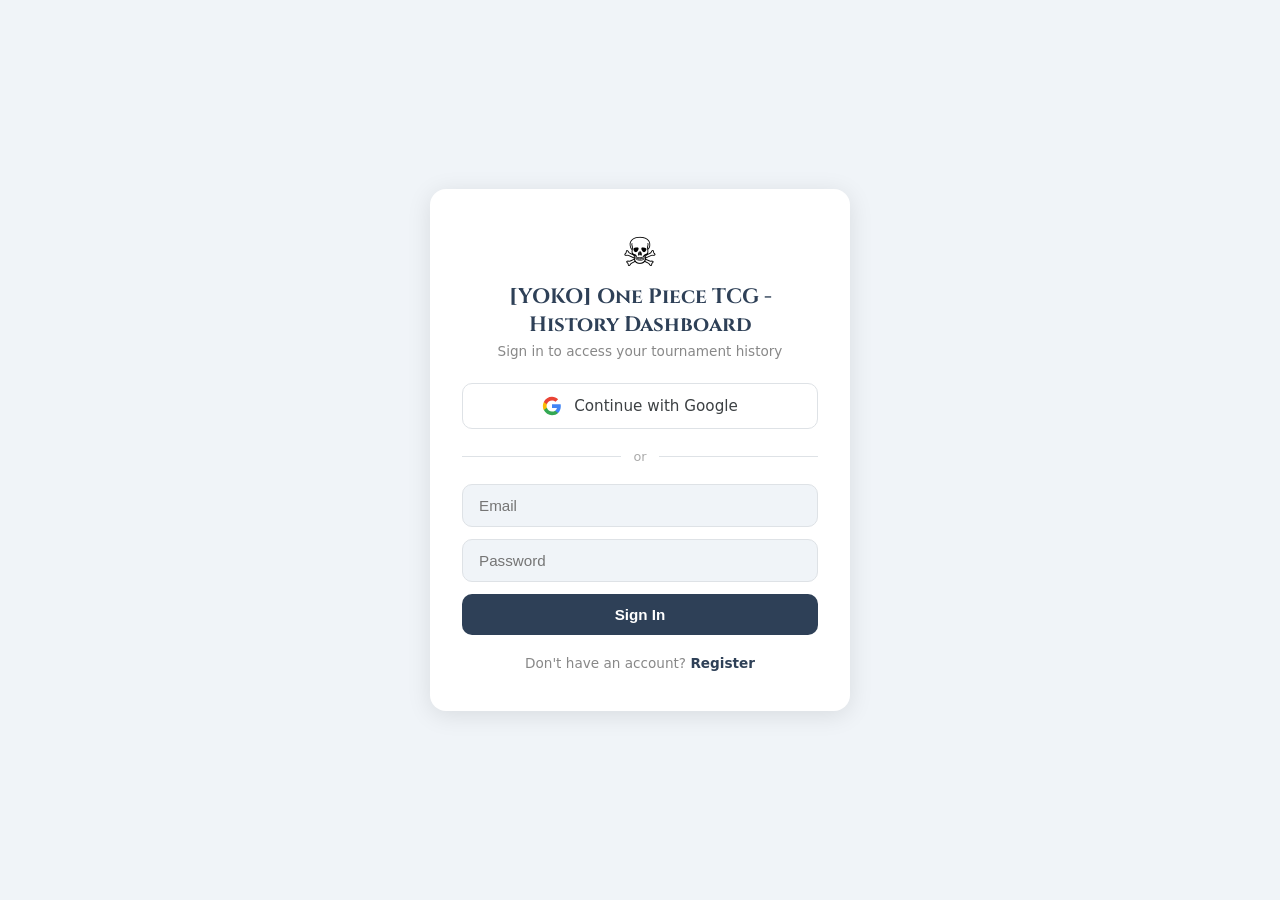
==== admin.html @ deb5a928 "Add user profile page with full OPTCG leaders dropdown (OP-01 to OP-15)" ====
<!DOCTYPE html>
<html lang="en">
<head>
    <meta charset="UTF-8">
    <meta name="viewport" content="width=device-width, initial-scale=1.0">
    <title>Admin — [YOKO] One Piece TCG - History Dashboard</title>
    <link rel="preconnect" href="https://fonts.googleapis.com">
    <link rel="preconnect" href="https://fonts.gstatic.com" crossorigin>
    <link href="https://fonts.googleapis.com/css2?family=Cinzel:wght@600;700&display=swap" rel="stylesheet">
    <link rel="stylesheet" href="css/variables.css">
    <link rel="stylesheet" href="css/auth.css">
    <script src="js/auth.js"></script>
    <script>
        let currentAdmin;
        (async () => {
            currentAdmin = await requireAuth({ requireAdmin: true });
            if (!currentAdmin) return;
            document.getElementById('adminName').textContent = currentAdmin.displayName || currentAdmin.email;
            loadUsers();
        })();
    </script>
</head>
<body class="admin-body">
<div class="admin-container">

    <div class="admin-header">
        <h1>&#9881; Admin Panel</h1>
        <a href="/analyzer.html" style="font-size:0.85rem;color:var(--primary,#048A81);font-weight:600;text-decoration:none;">&#9875; Go to History Dashboard →</a>
        <div style="display:flex; align-items:center; gap:1rem;">
            <span style="font-size:0.85rem; color:var(--text-muted,#888)">
                Signed in as <strong id="adminName">…</strong>
            </span>
            <a href="/profile.html" style="font-size:0.85rem;color:var(--accent,#c9a84c);font-weight:600;text-decoration:none;">&#128100; My Profile</a>
            <button class="btn-logout" onclick="logout()">Sign Out</button>
        </div>
    </div>

    <!-- Pending approvals -->
    <div class="admin-card">
        <h2>⏳ Pending Approvals</h2>
        <div id="pendingList"><div class="empty-state">Loading…</div></div>
    </div>

    <!-- All users -->
    <div class="admin-card">
        <h2>&#128101; All Users</h2>
        <div id="allUsersList"><div class="empty-state">Loading…</div></div>
    </div>

</div>

<script>
async function loadUsers() {
    try {
        const res = await fetch(`${AUTH_BASE}/admin/users`, { credentials: 'include' });
        if (!res.ok) throw new Error();
        const { pending, all } = await res.json();
        renderPending(pending);
        renderAll(all);
    } catch {
        document.getElementById('pendingList').innerHTML = '<div class="empty-state">Failed to load users.</div>';
    }
}

function avatarEl(user) {
    if (user.avatarUrl) return `<div class="user-avatar"><img src="${user.avatarUrl}" alt=""></div>`;
    const initials = (user.displayName || user.email).slice(0,2).toUpperCase();
    return `<div class="user-avatar">${initials}</div>`;
}

function methodBadge(m) {
    const map = { google: 'badge-google', email: 'badge-email', both: 'badge-both' };
    return `<span class="badge ${map[m] || 'badge-email'}">${m}</span>`;
}

function statusBadge(s) {
    const map = { pending: 'badge-pending', approved: 'badge-approved', rejected: 'badge-rejected' };
    return `<span class="badge ${map[s] || ''}">${s}</span>`;
}

function renderPending(users) {
    const el = document.getElementById('pendingList');
    if (!users.length) { el.innerHTML = '<div class="empty-state">No pending approvals.</div>'; return; }
    el.innerHTML = users.map(u => `
        <div class="user-row" id="row-${u.id}">
            ${avatarEl(u)}
            <div class="user-info">
                <strong>${u.displayName || '—'}</strong>
                <span>${u.email}</span>
            </div>
            <div class="user-meta">
                ${methodBadge(u.method)}
                <span style="font-size:0.75rem;color:var(--text-muted,#aaa)">${new Date(u.createdAt).toLocaleDateString()}</span>
            </div>
            <div class="user-actions">
                <button class="btn-approve" onclick="approve('${u.id}')">Approve</button>
                <button class="btn-reject"  onclick="reject('${u.id}')">Reject</button>
            </div>
        </div>
    `).join('');
}

function renderAll(users) {
    const el = document.getElementById('allUsersList');
    if (!users.length) { el.innerHTML = '<div class="empty-state">No users yet.</div>'; return; }
    el.innerHTML = users.map(u => `
        <div class="user-row">
            ${avatarEl(u)}
            <div class="user-info">
                <strong>${u.displayName || '—'}</strong>
                <span>${u.email}</span>
            </div>
            <div class="user-meta">
                ${methodBadge(u.method)}
                ${statusBadge(u.status)}
                ${u.role === 'admin' ? '<span class="badge badge-admin">admin</span>' : ''}
            </div>
        </div>
    `).join('');
}

async function approve(id) {
    const btn = document.querySelector(`#row-${id} .btn-approve`);
    if (btn) { btn.disabled = true; btn.textContent = '…'; }
    const res = await fetch(`${AUTH_BASE}/admin/approve/${id}`, { method: 'POST', credentials: 'include' });
    if (res.ok) loadUsers();
    else if (btn) { btn.disabled = false; btn.textContent = 'Approve'; }
}

async function reject(id) {
    if (!confirm('Reject this user? They will not be able to sign in.')) return;
    const btn = document.querySelector(`#row-${id} .btn-reject`);
    if (btn) { btn.disabled = true; btn.textContent = '…'; }
    const res = await fetch(`${AUTH_BASE}/admin/reject/${id}`, { method: 'POST', credentials: 'include' });
    if (res.ok) loadUsers();
    else if (btn) { btn.disabled = false; btn.textContent = 'Reject'; }
}
</script>
</body>
</html>
---- css/variables.css ----
:root {
            --primary: #2E4057;
            --accent:  #048A81;
            --gold:    #c9a84c;
            --gold-lt: #e8c96a;
            --bg:      #f0f4f8;
            --card:    #ffffff;
            --text:    #1a1a2e;
            --muted:   #6c757d;
            --border:  #dee2e6;
            --win:     #28a745;
            --loss:    #dc3545;
            --wave-fill: #f0f4f8;
        }
        [data-theme="dark"] {
            --primary: #7eb8d4;
            --accent:  #2ecfc5;
            --gold:    #e8c96a;
            --gold-lt: #f5df9a;
            --bg:      #0f1923;
            --card:    #1a2535;
            --text:    #e8edf2;
            --muted:   #8a9bb0;
            --border:  #2a3a50;
            --win:     #4cbb6e;
            --loss:    #f0546a;
            --wave-fill: #0f1923;
        }
        /* Dark mode element overrides */
        [data-theme="dark"] body {
            background-image:
                radial-gradient(circle at 15% 50%, rgba(46,207,197,0.05) 0%, transparent 50%),
                radial-gradient(circle at 85% 20%, rgba(126,184,212,0.04) 0%, transparent 50%);
        }
        [data-theme="dark"] tbody tr:nth-child(even) td { background: #1f2f42; }
        [data-theme="dark"] tbody tr:hover td { background: #253647; }
        [data-theme="dark"] .stat-box { background: linear-gradient(160deg, #1a2535, #1f3045); }
        [data-theme="dark"] .rivalry-card { background: linear-gradient(160deg, #1a2535, #1f3045); }
        [data-theme="dark"] select,
        [data-theme="dark"] textarea,
        [data-theme="dark"] input[type="text"],
        [data-theme="dark"] input[type="date"] { background: #1a2535; color: var(--text); border-color: var(--border); }
        [data-theme="dark"] .player-autocomplete { background: #1a2535; border-color: var(--border); }
        [data-theme="dark"] .player-autocomplete li:hover,
        [data-theme="dark"] .player-autocomplete li.highlighted { background: #253647; }
        [data-theme="dark"] .vs-banner { background: #1a3040; border-color: var(--accent); }
        [data-theme="dark"] .inspector-block { background: #0d1117; }
        [data-theme="dark"] .cache-bar { background: var(--card); border-color: var(--border); }
        [data-theme="dark"] .cache-bar.has-cache { background: #1a3040; border-color: var(--accent); }
        [data-theme="dark"] .tier-bar-wrap { background: #2a3a50; }
        [data-theme="dark"] .round-opp-card { background: #1a2535; border-color: var(--border); }
        [data-theme="dark"] thead th { background: linear-gradient(135deg, #1a2d42, #253d56); }
---- css/auth.css ----
/* ── Auth Pages ─────────────────────────────────────────────────────────────── */

body {
    margin: 0;
    min-height: 100vh;
    background: var(--bg, #f0f4f8);
    font-family: 'Segoe UI', system-ui, sans-serif;
    display: flex;
    align-items: center;
    justify-content: center;
}

.auth-container {
    width: 100%;
    max-width: 420px;
    padding: 1.5rem;
}

.auth-card {
    background: var(--card, #ffffff);
    border-radius: 16px;
    padding: 2.5rem 2rem;
    box-shadow: 0 4px 24px rgba(0,0,0,0.10);
    display: flex;
    flex-direction: column;
    gap: 1.25rem;
}

.auth-header {
    text-align: center;
    margin-bottom: 0.25rem;
}

.auth-header .skull {
    font-size: 2.5rem;
    display: block;
    margin-bottom: 0.5rem;
}

.auth-header h1 {
    font-family: 'Cinzel', serif;
    font-size: 1.3rem;
    color: var(--primary, #048A81);
    margin: 0 0 0.25rem;
}

.auth-header p {
    font-size: 0.85rem;
    color: var(--text-muted, #888);
    margin: 0;
}

/* Google button */
.btn-google {
    display: flex;
    align-items: center;
    justify-content: center;
    gap: 0.75rem;
    padding: 0.75rem 1rem;
    border: 1.5px solid var(--border, #dde3ec);
    border-radius: 10px;
    background: #fff;
    color: #3c4043;
    font-size: 0.95rem;
    font-weight: 500;
    text-decoration: none;
    cursor: pointer;
    transition: background 0.15s, box-shadow 0.15s;
}

.btn-google:hover {
    background: #f8f9fa;
    box-shadow: 0 2px 8px rgba(0,0,0,0.08);
}

.btn-google svg {
    width: 20px;
    height: 20px;
    flex-shrink: 0;
}

/* Divider */
.auth-divider {
    display: flex;
    align-items: center;
    gap: 0.75rem;
    color: var(--text-muted, #aaa);
    font-size: 0.8rem;
}

.auth-divider::before,
.auth-divider::after {
    content: '';
    flex: 1;
    height: 1px;
    background: var(--border, #dde3ec);
}

/* Form */
.auth-form {
    display: flex;
    flex-direction: column;
    gap: 0.75rem;
}

.auth-form input {
    padding: 0.75rem 1rem;
    border: 1.5px solid var(--border, #dde3ec);
    border-radius: 10px;
    font-size: 0.95rem;
    background: var(--bg, #f8fafc);
    color: var(--text, #1a1a2e);
    outline: none;
    transition: border-color 0.15s;
}

.auth-form input:focus {
    border-color: var(--primary, #048A81);
}

.btn-primary {
    padding: 0.75rem 1rem;
    background: var(--primary, #048A81);
    color: #fff;
    border: none;
    border-radius: 10px;
    font-size: 0.95rem;
    font-weight: 600;
    cursor: pointer;
    transition: background 0.15s;
}

.btn-primary:hover {
    background: var(--primary-dark, #036d66);
}

/* Switch link */
.auth-switch {
    text-align: center;
    font-size: 0.85rem;
    color: var(--text-muted, #888);
    margin: 0;
}

.auth-switch a {
    color: var(--primary, #048A81);
    font-weight: 600;
    text-decoration: none;
    cursor: pointer;
}

/* Message */
.auth-message {
    font-size: 0.875rem;
    padding: 0.65rem 1rem;
    border-radius: 8px;
    display: none;
}

.auth-message.error {
    background: #fdecea;
    color: #c0392b;
    display: block;
}

.auth-message.success {
    background: #eafaf1;
    color: #1e8449;
    display: block;
}

.auth-message.info {
    background: #eaf4fb;
    color: #1a6da0;
    display: block;
}

/* ── Admin panel ─────────────────────────────────────────────────────────────── */

.admin-body {
    align-items: flex-start;
    justify-content: flex-start;
    padding: 2rem 1.5rem;
}

.admin-header {
    display: flex;
    align-items: center;
    justify-content: space-between;
    margin-bottom: 1.5rem;
    flex-wrap: wrap;
    gap: 1rem;
}

.admin-header h1 {
    font-family: 'Cinzel', serif;
    font-size: 1.4rem;
    color: var(--primary, #048A81);
    margin: 0;
}

.admin-container {
    width: 100%;
    max-width: 780px;
    margin: 0 auto;
    display: flex;
    flex-direction: column;
    gap: 1.5rem;
}

.admin-card {
    background: var(--card, #ffffff);
    border-radius: 16px;
    padding: 1.5rem 2rem;
    box-shadow: 0 2px 12px rgba(0,0,0,0.07);
}

.admin-card h2 {
    font-family: 'Cinzel', serif;
    font-size: 1rem;
    color: var(--primary, #048A81);
    margin: 0 0 1.25rem;
    padding-bottom: 0.75rem;
    border-bottom: 1px solid var(--border, #eee);
}

.user-row {
    display: flex;
    align-items: center;
    gap: 1rem;
    padding: 0.75rem 0;
    border-bottom: 1px solid var(--border, #f0f0f0);
}

.user-row:last-child { border-bottom: none; }

.user-avatar {
    width: 42px;
    height: 42px;
    border-radius: 50%;
    background: var(--primary, #048A81);
    color: #fff;
    display: flex;
    align-items: center;
    justify-content: center;
    font-weight: 700;
    font-size: 1rem;
    flex-shrink: 0;
    overflow: hidden;
}

.user-avatar img { width: 100%; height: 100%; object-fit: cover; }

.user-info { flex: 1; min-width: 0; }
.user-info strong { display: block; font-size: 0.95rem; color: var(--text, #1a1a2e); }
.user-info span   { font-size: 0.8rem; color: var(--text-muted, #888); }

.user-meta {
    display: flex;
    gap: 0.5rem;
    align-items: center;
    flex-wrap: wrap;
}

.badge {
    padding: 0.2rem 0.6rem;
    border-radius: 99px;
    font-size: 0.7rem;
    font-weight: 600;
    text-transform: uppercase;
}

.badge-google  { background: #e8f0fe; color: #1a73e8; }
.badge-email   { background: #e9f7ef; color: #1e8449; }
.badge-both    { background: #fef9e7; color: #b7950b; }
.badge-pending  { background: #fdecea; color: #c0392b; }
.badge-approved { background: #eafaf1; color: #1e8449; }
.badge-rejected { background: #f5f5f5; color: #888; }
.badge-admin    { background: #f3e5f5; color: #7b1fa2; }

.user-actions { display: flex; gap: 0.5rem; flex-shrink: 0; }

.btn-approve {
    padding: 0.4rem 0.9rem;
    background: var(--primary, #048A81);
    color: #fff;
    border: none;
    border-radius: 8px;
    font-size: 0.8rem;
    font-weight: 600;
    cursor: pointer;
    transition: background 0.15s;
}

.btn-approve:hover { background: #036d66; }

.btn-reject {
    padding: 0.4rem 0.9rem;
    background: #fff;
    color: #c0392b;
    border: 1.5px solid #c0392b;
    border-radius: 8px;
    font-size: 0.8rem;
    font-weight: 600;
    cursor: pointer;
    transition: background 0.15s;
}

.btn-reject:hover { background: #fdecea; }

.btn-logout {
    padding: 0.5rem 1.2rem;
    background: transparent;
    color: var(--text-muted, #888);
    border: 1.5px solid var(--border, #dde3ec);
    border-radius: 8px;
    font-size: 0.85rem;
    cursor: pointer;
    transition: border-color 0.15s, color 0.15s;
}

.btn-logout:hover { border-color: #c0392b; color: #c0392b; }

.empty-state {
    text-align: center;
    color: var(--text-muted, #aaa);
    font-size: 0.9rem;
    padding: 1.5rem 0;
}

/* Pending page */
.pending-icon { font-size: 3rem; text-align: center; }
.pending-title { text-align: center; font-size: 1.1rem; font-weight: 700; color: var(--text, #1a1a2e); margin: 0; }
.pending-desc { text-align: center; font-size: 0.875rem; color: var(--text-muted, #888); margin: 0; line-height: 1.6; }
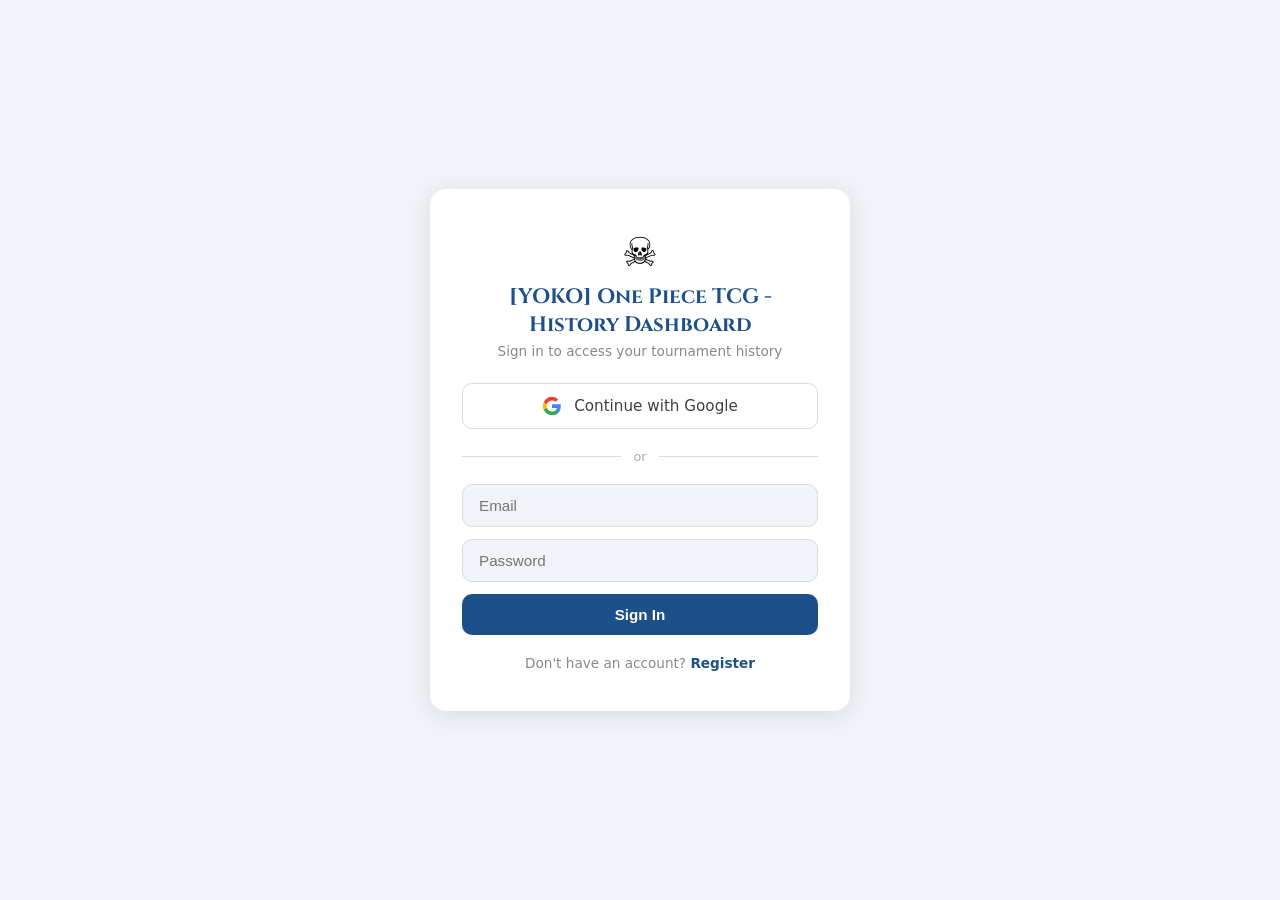
==== commit fa26330b: "Add files via upload" ====
--- a/admin.html
+++ b/admin.html
@@ -1,9 +1,9 @@
 <!DOCTYPE html>
-<html lang="en">
+<html lang="pt-BR">
 <head>
     <meta charset="UTF-8">
     <meta name="viewport" content="width=device-width, initial-scale=1.0">
-    <title>Admin — [YOKO] One Piece TCG - History Dashboard</title>
+    <title>Admin — [YOKO] One Piece TCG</title>
     <link rel="preconnect" href="https://fonts.googleapis.com">
     <link rel="preconnect" href="https://fonts.gstatic.com" crossorigin>
     <link href="https://fonts.googleapis.com/css2?family=Cinzel:wght@600;700&display=swap" rel="stylesheet">
@@ -11,129 +11,753 @@
     <link rel="stylesheet" href="css/auth.css">
     <script src="js/auth.js"></script>
     <script>
-        let currentAdmin;
+        let currentAdmin, _adminAllUsers = [], _adminTournaments = [], _adminCircuits = [];
         (async () => {
             currentAdmin = await requireAuth({ requireAdmin: true });
             if (!currentAdmin) return;
             document.getElementById('adminName').textContent = currentAdmin.displayName || currentAdmin.email;
-            loadUsers();
+            adminTab('pendentes');
         })();
     </script>
+    <style>
+        .adm-tab-nav { display:flex; flex-wrap:wrap; gap:0; border-bottom:2px solid var(--border,#eee); margin-bottom:1.5rem; }
+        .adm-tab-btn { padding:.55rem 1.1rem; border:none; background:none; font-family:'Cinzel',serif; font-size:.75rem; letter-spacing:.06em; color:var(--text-muted,#888); cursor:pointer; border-bottom:3px solid transparent; margin-bottom:-2px; transition:color .2s,border-color .2s; white-space:nowrap; }
+        .adm-tab-btn.active { color:var(--primary,#048A81); border-bottom-color:var(--primary,#048A81); font-weight:700; }
+        .adm-tab-btn:hover:not(.active) { color:var(--text,#1a1a2e); }
+        .adm-section { display:none; }
+        .adm-section.active { display:block; }
+        .user-row2 { display:flex; align-items:center; gap:.65rem; padding:.6rem .75rem; border-bottom:1px solid var(--border,#eee); flex-wrap:wrap; }
+        .user-row2:last-child { border-bottom:none; }
+        .user-row2 .u-avatar { width:36px; height:36px; border-radius:50%; object-fit:cover; background:var(--primary,#048A81); display:flex; align-items:center; justify-content:center; color:#fff; font-size:.8rem; font-weight:700; flex-shrink:0; overflow:hidden; }
+        .user-row2 .u-avatar img { width:100%; height:100%; object-fit:cover; }
+        .user-row2 .u-info { flex:1; min-width:0; }
+        .user-row2 .u-name { font-weight:700; font-size:.85rem; white-space:nowrap; overflow:hidden; text-overflow:ellipsis; }
+        .user-row2 .u-email { font-size:.75rem; color:var(--text-muted,#888); }
+        .user-row2 .u-badges { display:flex; gap:.3rem; flex-wrap:wrap; align-items:center; }
+        .user-row2 .u-actions { display:flex; gap:.3rem; flex-wrap:wrap; }
+        .adm-table { width:100%; border-collapse:collapse; font-size:.83rem; }
+        .adm-table th { text-align:left; padding:.45rem .6rem; font-size:.72rem; text-transform:uppercase; letter-spacing:.06em; color:var(--text-muted,#888); border-bottom:2px solid var(--border,#eee); }
+        .adm-table td { padding:.5rem .6rem; border-bottom:1px solid var(--border,#eee); vertical-align:middle; }
+        .adm-table tr:last-child td { border-bottom:none; }
+        .adm-input { width:100%; padding:.4rem .65rem; border-radius:7px; border:1px solid var(--border,#dee2e6); background:var(--bg,#f0f4f8); color:var(--text,#1a1a2e); font-size:.85rem; box-sizing:border-box; }
+        .adm-label { font-size:.72rem; font-weight:600; text-transform:uppercase; letter-spacing:.06em; color:var(--text-muted,#888); display:block; margin-bottom:.3rem; }
+        .adm-modal-overlay { display:none; position:fixed; inset:0; background:rgba(0,0,0,.45); z-index:1000; align-items:center; justify-content:center; padding:1rem; }
+        .adm-modal-overlay.open { display:flex; }
+        .adm-modal-box { background:var(--card,#fff); border-radius:14px; padding:1.5rem; max-width:440px; width:100%; max-height:85vh; overflow-y:auto; box-shadow:0 12px 50px rgba(0,0,0,.3); position:relative; border-top:3px solid var(--primary,#048A81); }
+        .adm-modal-close { position:absolute; top:.75rem; right:1rem; background:none; border:none; font-size:1.2rem; cursor:pointer; color:var(--text-muted,#888); }
+        .adm-status { font-size:.82rem; }
+        .badge2 { display:inline-block; font-size:.7rem; font-weight:700; border-radius:20px; padding:.1rem .45rem; }
+        .badge-approved  { color:#00b478; background:rgba(0,180,120,.1); }
+        .badge-suspended { color:var(--loss,#dc3545); background:rgba(220,53,69,.1); }
+        .badge-pending   { color:#b87e00; background:rgba(240,173,78,.12); }
+        .badge-rejected  { color:#888; background:#eee; }
+        .badge-admin-r   { color:var(--gold,#c9a84c); background:rgba(201,168,76,.12); }
+        .badge-user-r    { color:#888; background:#eee; }
+        .badge-closed    { color:#888; background:#eee; font-size:.7rem; font-weight:700; border-radius:20px; padding:.1rem .45rem; }
+    </style>
 </head>
 <body class="admin-body">
 <div class="admin-container">
 
     <div class="admin-header">
         <h1>&#9881; Admin Panel</h1>
-        <a href="/analyzer.html" style="font-size:0.85rem;color:var(--primary,#048A81);font-weight:600;text-decoration:none;">&#9875; Go to History Dashboard →</a>
-        <div style="display:flex; align-items:center; gap:1rem;">
-            <span style="font-size:0.85rem; color:var(--text-muted,#888)">
-                Signed in as <strong id="adminName">…</strong>
-            </span>
-            <a href="/profile.html" style="font-size:0.85rem;color:var(--accent,#c9a84c);font-weight:600;text-decoration:none;">&#128100; My Profile</a>
+        <a href="/analyzer.html" style="font-size:.85rem;color:var(--primary,#048A81);font-weight:600;text-decoration:none;">&#9875; Dashboard →</a>
+        <div style="display:flex;align-items:center;gap:1rem;">
+            <span style="font-size:.85rem;color:var(--text-muted,#888)">Signed in as <strong id="adminName">…</strong></span>
             <button class="btn-logout" onclick="logout()">Sign Out</button>
         </div>
     </div>
 
-    <!-- Pending approvals -->
-    <div class="admin-card">
-        <h2>⏳ Pending Approvals</h2>
-        <div id="pendingList"><div class="empty-state">Loading…</div></div>
-    </div>
-
-    <!-- All users -->
-    <div class="admin-card">
-        <h2>&#128101; All Users</h2>
-        <div id="allUsersList"><div class="empty-state">Loading…</div></div>
+    <!-- Tab navigation -->
+    <div class="adm-tab-nav">
+        <button class="adm-tab-btn active" id="adm-btn-pendentes"   onclick="adminTab('pendentes')">⏳ Pendentes <span id="pendingBadge"></span></button>
+        <button class="adm-tab-btn"        id="adm-btn-usuarios"    onclick="adminTab('usuarios')">&#128101; Usuários</button>
+        <button class="adm-tab-btn"        id="adm-btn-torneios"    onclick="adminTab('torneios')">&#127941; Torneios</button>
+        <button class="adm-tab-btn"        id="adm-btn-circuitos"   onclick="adminTab('circuitos')">&#9878; Circuitos</button>
+        <button class="adm-tab-btn"        id="adm-btn-conteudo"    onclick="adminTab('conteudo')">&#128193; Conteúdo</button>
+        <button class="adm-tab-btn"        id="adm-btn-comunicacao" onclick="adminTab('comunicacao')">&#128226; Comunicação</button>
+        <button class="adm-tab-btn"        id="adm-btn-auditoria"   onclick="adminTab('auditoria')">&#128203; Auditoria</button>
+    </div>
+
+    <!-- ── Pendentes ── -->
+    <div id="adm-pendentes" class="adm-section admin-card">
+        <h2>⏳ Aprovações Pendentes</h2>
+        <div id="pendingList"><div class="empty-state">Carregando…</div></div>
+    </div>
+
+    <!-- ── Usuários ── -->
+    <div id="adm-usuarios" class="adm-section">
+        <div class="admin-card" style="margin-bottom:1rem;border-left:3px solid var(--primary,#048A81);">
+            <h2 style="margin:0 0 .5rem;">&#128273; Gestão de Permissões</h2>
+            <p style="font-size:.82rem;color:var(--text-muted,#888);margin:0 0 .75rem;">
+                Conceda privilégios de admin a qualquer usuário já cadastrado, informando o email — sem precisar localizá-lo na lista abaixo.
+            </p>
+            <div style="display:flex;gap:.5rem;">
+                <input type="email" id="promoteEmailInput" placeholder="email@exemplo.com"
+                    class="adm-input" style="flex:1;" onkeydown="if(event.key==='Enter')promoteByEmail()">
+                <button class="btn-approve" onclick="promoteByEmail()">&#11014; Tornar Admin</button>
+            </div>
+            <div id="promoteEmailStatus" style="font-size:.8rem;margin-top:.5rem;"></div>
+        </div>
+        <div class="admin-card" style="margin-bottom:1rem;">
+            <div style="display:flex;justify-content:space-between;align-items:center;margin-bottom:.75rem;">
+                <h2 style="margin:0;">&#128101; Usuários</h2>
+                <input type="text" id="userSearchInput" placeholder="&#128269; Buscar..." oninput="filterUsers()" class="adm-input" style="max-width:200px;">
+            </div>
+            <div id="allUsersList"><div class="empty-state">Carregando…</div></div>
+        </div>
+        <div class="admin-card">
+            <h2>&#128279; Associar Player → Usuário</h2>
+            <p style="font-size:.82rem;color:var(--text-muted,#888);margin-bottom:.75rem;">Vincule um usuário registrado ao seu nome Bandai.</p>
+            <div style="display:grid;grid-template-columns:1fr 1fr auto;gap:.75rem;align-items:end;">
+                <div><label class="adm-label">Usuário</label><select id="assocUser" class="adm-input"><option value="">— carregando —</option></select></div>
+                <div><label class="adm-label">Nome Bandai</label><select id="assocPlayer" class="adm-input"><option value="">— salve o mapa primeiro —</option></select></div>
+                <button class="btn-approve" onclick="saveAssociation()" style="white-space:nowrap;">&#128279; Associar</button>
+            </div>
+            <div id="assocStatus" class="adm-status" style="margin-top:.5rem;text-align:right;"></div>
+        </div>
+        <div class="admin-card" style="margin-top:1rem;">
+            <h2>&#128196; Mapa Bandai</h2>
+            <p style="font-size:.82rem;color:var(--text-muted,#888);margin-bottom:.75rem;">Cole o conteúdo do <code>bandai_username_map.txt</code>.</p>
+            <textarea id="bandaiMapText" rows="8" class="adm-input" style="font-family:monospace;font-size:.78rem;resize:vertical;" placeholder="Name:BandaiID:eyJ0eXAiOi..."></textarea>
+            <div style="display:flex;align-items:center;gap:1rem;margin-top:.6rem;justify-content:flex-end;">
+                <span id="mapSaveStatus" class="adm-status"></span>
+                <button class="btn-approve" onclick="saveMap()">&#128190; Salvar Mapa</button>
+            </div>
+        </div>
+    </div>
+
+    <!-- ── Torneios ── -->
+    <div id="adm-torneios" class="adm-section admin-card">
+        <h2>&#127941; Torneios</h2>
+        <div id="adminTournamentsList"><div class="empty-state">Carregando…</div></div>
+    </div>
+
+    <!-- ── Circuitos ── -->
+    <div id="adm-circuitos" class="adm-section admin-card">
+        <h2>&#9878; Circuitos</h2>
+        <div id="adminCircuitsList"><div class="empty-state">Carregando…</div></div>
+    </div>
+
+    <!-- ── Conteúdo ── -->
+    <div id="adm-conteudo" class="adm-section">
+        <div class="admin-card" style="margin-bottom:1rem;">
+            <h2>&#127918; Decks Públicos</h2>
+            <div id="adminDecksList"><div class="empty-state">Carregando…</div></div>
+        </div>
+        <div class="admin-card">
+            <h2>&#128100; Perfis de Usuários</h2>
+            <div id="adminProfilesList"><div class="empty-state">Carregando…</div></div>
+        </div>
+    </div>
+
+    <!-- ── Comunicação ── -->
+    <div id="adm-comunicacao" class="adm-section">
+        <div class="admin-card" style="margin-bottom:1rem;">
+            <h2>&#128226; Aviso Global</h2>
+            <p style="font-size:.82rem;color:var(--text-muted,#888);margin-bottom:.75rem;">Exibido para todos os usuários no topo do Dashboard.</p>
+            <div id="currentBannerPreview" style="margin-bottom:.75rem;"></div>
+            <div style="display:grid;gap:.65rem;">
+                <div><label class="adm-label">Mensagem</label><textarea id="bannerMessage" rows="2" class="adm-input" style="resize:vertical;" placeholder="Ex: Torneio amanhã às 14h!"></textarea></div>
+                <div><label class="adm-label">Tipo</label>
+                    <select id="bannerType" class="adm-input" style="max-width:160px;">
+                        <option value="info">ℹ Info</option>
+                        <option value="warning">⚠ Aviso</option>
+                        <option value="success">✓ Sucesso</option>
+                    </select>
+                </div>
+                <div style="display:flex;gap:.5rem;">
+                    <button class="btn-approve" onclick="publishBanner()">&#128226; Publicar</button>
+                    <button class="btn-reject"  onclick="clearBanner()">&#128465; Limpar</button>
+                </div>
+                <span id="bannerStatus" class="adm-status"></span>
+            </div>
+        </div>
+        <div class="admin-card">
+            <h2>&#9993; Mensagem Direta</h2>
+            <p style="font-size:.82rem;color:var(--text-muted,#888);margin-bottom:.75rem;">Envie uma mensagem que aparecerá na inbox do usuário.</p>
+            <div style="display:grid;gap:.65rem;">
+                <div><label class="adm-label">Destinatário</label><select id="msgTargetUser" class="adm-input"><option value="">— selecione —</option></select></div>
+                <div><label class="adm-label">Mensagem</label><textarea id="msgText" rows="3" class="adm-input" style="resize:vertical;" placeholder="Digite sua mensagem…"></textarea></div>
+                <div style="display:flex;gap:.5rem;align-items:center;">
+                    <button class="btn-approve" onclick="sendDirectMessage()">&#9993; Enviar</button>
+                    <span id="msgStatus" class="adm-status"></span>
+                </div>
+            </div>
+        </div>
+    </div>
+
+    <!-- ── Auditoria ── -->
+    <div id="adm-auditoria" class="adm-section admin-card">
+        <div style="display:flex;justify-content:space-between;align-items:center;margin-bottom:.75rem;">
+            <h2 style="margin:0;">&#128203; Log de Auditoria</h2>
+            <select id="auditFilter" class="adm-input" style="max-width:180px;" onchange="renderAuditLog()">
+                <option value="">Todas as ações</option>
+                <option value="approve">Aprovar</option>
+                <option value="reject">Rejeitar</option>
+                <option value="suspend">Suspender</option>
+                <option value="unsuspend">Reativar</option>
+                <option value="set_role">Trocar role</option>
+                <option value="edit_user">Editar usuário</option>
+                <option value="delete_user">Excluir usuário</option>
+                <option value="create_tournament">Criar torneio</option>
+                <option value="delete_tournament">Excluir torneio</option>
+                <option value="clone_tournament">Clonar torneio</option>
+                <option value="create_circuit">Criar circuito</option>
+                <option value="delete_circuit">Excluir circuito</option>
+                <option value="close_circuit">Encerrar circuito</option>
+            </select>
+        </div>
+        <div id="auditLogBody"><div class="empty-state">Carregando…</div></div>
     </div>
 
 </div>
 
+<!-- ── Edit User Modal ── -->
+<div id="editUserModal" class="adm-modal-overlay" onclick="if(event.target===this)closeEditUserModal()">
+    <div class="adm-modal-box">
+        <button class="adm-modal-close" onclick="closeEditUserModal()">&#10005;</button>
+        <div style="font-size:1rem;font-weight:700;color:var(--primary,#048A81);margin-bottom:1rem;">&#9998; Editar Usuário</div>
+        <input type="hidden" id="editUserId">
+        <div style="display:grid;gap:.7rem;">
+            <div><label class="adm-label">Nome</label><input type="text" id="editUserName" class="adm-input"></div>
+            <div><label class="adm-label">Email</label><input type="email" id="editUserEmail" class="adm-input"></div>
+        </div>
+        <div style="display:flex;gap:.5rem;margin-top:1.1rem;justify-content:flex-end;">
+            <button class="btn-reject" onclick="closeEditUserModal()">Cancelar</button>
+            <button class="btn-approve" onclick="submitEditUser()">&#10003; Salvar</button>
+        </div>
+    </div>
+</div>
+
+<!-- ── Manual Points Modal ── -->
+<div id="manualPtsModal" class="adm-modal-overlay" onclick="if(event.target===this)closeManualPtsModal()">
+    <div class="adm-modal-box">
+        <button class="adm-modal-close" onclick="closeManualPtsModal()">&#10005;</button>
+        <div style="font-size:1rem;font-weight:700;color:var(--primary,#048A81);margin-bottom:1rem;">&#43; Pontos Manuais</div>
+        <input type="hidden" id="manualPtsCircuitId">
+        <div style="display:grid;gap:.7rem;">
+            <div><label class="adm-label">Participante</label><select id="manualPtsPlayer" class="adm-input"><option value="">— selecione —</option></select></div>
+            <div><label class="adm-label">Pontos</label><input type="number" id="manualPtsValue" class="adm-input" step="0.1" value="0"></div>
+            <div><label class="adm-label">Motivo</label><input type="text" id="manualPtsReason" class="adm-input" placeholder="Ex: bônus de presença"></div>
+        </div>
+        <div style="display:flex;gap:.5rem;margin-top:1.1rem;justify-content:flex-end;">
+            <button class="btn-reject" onclick="closeManualPtsModal()">Cancelar</button>
+            <button class="btn-approve" onclick="submitManualPoints()">&#10003; Adicionar</button>
+        </div>
+    </div>
+</div>
+
 <script>
+// ── Helpers ────────────────────────────────────────────────────────────────────
+function esc(s) { return String(s||'').replace(/&/g,'&amp;').replace(/</g,'&lt;').replace(/>/g,'&gt;').replace(/"/g,'&quot;'); }
+function avatarEl(user) {
+    if (user.avatarUrl) return `<div class="u-avatar"><img src="${esc(user.avatarUrl)}" alt="" onerror="this.parentElement.textContent='${(user.displayName||user.email||'?').slice(0,2).toUpperCase()}'"></div>`;
+    return `<div class="u-avatar">${(user.displayName||user.email||'?').slice(0,2).toUpperCase()}</div>`;
+}
+function statusBadge(s) {
+    const map = { approved:'badge-approved', suspended:'badge-suspended', pending:'badge-pending', rejected:'badge-rejected' };
+    const label = { approved:'aprovado', suspended:'suspenso', pending:'pendente', rejected:'rejeitado' };
+    return `<span class="badge2 ${map[s]||''}">${label[s]||s}</span>`;
+}
+function roleBadge(r) { return r === 'admin' ? `<span class="badge2 badge-admin-r">admin</span>` : `<span class="badge2 badge-user-r">user</span>`; }
+function methodBadge(m) { const map={google:'badge-google',email:'badge-email',both:'badge-both'}; return `<span class="badge ${map[m]||'badge-email'}">${m}</span>`; }
+function setStatus(elId, msg, ok) { const el=document.getElementById(elId); el.textContent=msg; el.style.color=ok?'var(--win,#28a745)':'var(--loss,#dc3545)'; if(ok)setTimeout(()=>{el.textContent='';},3000); }
+
+// ── Tab management ─────────────────────────────────────────────────────────────
+const ADM_TABS = ['pendentes','usuarios','torneios','circuitos','conteudo','comunicacao','auditoria'];
+function adminTab(name) {
+    ADM_TABS.forEach(t => {
+        document.getElementById(`adm-${t}`).classList.toggle('active', t === name);
+        document.getElementById(`adm-btn-${t}`).classList.toggle('active', t === name);
+    });
+    const loaders = {
+        pendentes:   () => loadUsers(),
+        usuarios:    () => { loadUsers(); loadMap(); },
+        torneios:    () => loadAdminTournaments(),
+        circuitos:   () => loadAdminCircuits(),
+        conteudo:    () => { loadAdminDecks(); loadAdminProfiles(); },
+        comunicacao: () => { loadBanner(); loadMsgUsers(); },
+        auditoria:   () => loadAuditLog(),
+    };
+    loaders[name]?.();
+}
+
+// ── Users ─────────────────────────────────────────────────────────────────────
 async function loadUsers() {
     try {
         const res = await fetch(`${AUTH_BASE}/admin/users`, { credentials: 'include' });
         if (!res.ok) throw new Error();
         const { pending, all } = await res.json();
+        _adminAllUsers = all;
         renderPending(pending);
         renderAll(all);
+        populateAssocUsers(all);
+        populateMsgUsers(all);
+        const badge = document.getElementById('pendingBadge');
+        if (badge) badge.textContent = pending.length ? `(${pending.length})` : '';
     } catch {
-        document.getElementById('pendingList').innerHTML = '<div class="empty-state">Failed to load users.</div>';
+        document.getElementById('pendingList').innerHTML = '<div class="empty-state">Erro ao carregar.</div>';
     }
 }
 
-function avatarEl(user) {
-    if (user.avatarUrl) return `<div class="user-avatar"><img src="${user.avatarUrl}" alt=""></div>`;
-    const initials = (user.displayName || user.email).slice(0,2).toUpperCase();
-    return `<div class="user-avatar">${initials}</div>`;
-}
-
-function methodBadge(m) {
-    const map = { google: 'badge-google', email: 'badge-email', both: 'badge-both' };
-    return `<span class="badge ${map[m] || 'badge-email'}">${m}</span>`;
-}
-
-function statusBadge(s) {
-    const map = { pending: 'badge-pending', approved: 'badge-approved', rejected: 'badge-rejected' };
-    return `<span class="badge ${map[s] || ''}">${s}</span>`;
+function filterUsers() {
+    const q = document.getElementById('userSearchInput')?.value?.toLowerCase() || '';
+    const filtered = _adminAllUsers.filter(u =>
+        !q || (u.displayName||'').toLowerCase().includes(q) || (u.email||'').toLowerCase().includes(q)
+    );
+    renderAll(filtered);
 }
 
 function renderPending(users) {
     const el = document.getElementById('pendingList');
-    if (!users.length) { el.innerHTML = '<div class="empty-state">No pending approvals.</div>'; return; }
+    if (!users.length) { el.innerHTML = '<div class="empty-state">Nenhuma aprovação pendente.</div>'; return; }
     el.innerHTML = users.map(u => `
-        <div class="user-row" id="row-${u.id}">
+        <div class="user-row2" id="row-${u.id}">
             ${avatarEl(u)}
-            <div class="user-info">
-                <strong>${u.displayName || '—'}</strong>
-                <span>${u.email}</span>
-            </div>
-            <div class="user-meta">
-                ${methodBadge(u.method)}
-                <span style="font-size:0.75rem;color:var(--text-muted,#aaa)">${new Date(u.createdAt).toLocaleDateString()}</span>
-            </div>
-            <div class="user-actions">
-                <button class="btn-approve" onclick="approve('${u.id}')">Approve</button>
-                <button class="btn-reject"  onclick="reject('${u.id}')">Reject</button>
-            </div>
-        </div>
-    `).join('');
+            <div class="u-info"><div class="u-name">${esc(u.displayName||'—')}</div><div class="u-email">${esc(u.email)}</div></div>
+            <div class="u-badges">${methodBadge(u.method)}<span style="font-size:.75rem;color:var(--text-muted,#aaa)">${new Date(u.createdAt).toLocaleDateString('pt-BR')}</span></div>
+            <div class="u-actions">
+                <button class="btn-approve" onclick="approve('${u.id}')">&#10003; Aprovar</button>
+                <button class="btn-reject"  onclick="reject('${u.id}')">&#10007; Rejeitar</button>
+            </div>
+        </div>`).join('');
 }
 
 function renderAll(users) {
     const el = document.getElementById('allUsersList');
-    if (!users.length) { el.innerHTML = '<div class="empty-state">No users yet.</div>'; return; }
+    if (!users.length) { el.innerHTML = '<div class="empty-state">Nenhum usuário.</div>'; return; }
     el.innerHTML = users.map(u => `
-        <div class="user-row">
+        <div class="user-row2">
             ${avatarEl(u)}
-            <div class="user-info">
-                <strong>${u.displayName || '—'}</strong>
-                <span>${u.email}</span>
-            </div>
-            <div class="user-meta">
-                ${methodBadge(u.method)}
-                ${statusBadge(u.status)}
-                ${u.role === 'admin' ? '<span class="badge badge-admin">admin</span>' : ''}
-            </div>
-        </div>
-    `).join('');
+            <div class="u-info">
+                <div class="u-name">${esc(u.displayName||'—')}</div>
+                <div class="u-email">${esc(u.email)}${u.profile?.bandaiName ? ` · <em>${esc(u.profile.bandaiName)}</em>` : ''}</div>
+            </div>
+            <div class="u-badges">${statusBadge(u.status)}${roleBadge(u.role)}</div>
+            <div class="u-actions">
+                ${u.status === 'suspended'
+                    ? `<button class="btn-approve" onclick="unsuspend('${u.id}')">&#9654; Reativar</button>`
+                    : u.status === 'approved' ? `<button class="btn-reject" style="background:rgba(240,173,78,.1);border-color:#f0ad4e;color:#b87e00;" onclick="suspend('${u.id}')">&#9646; Suspender</button>` : ''}
+                <button class="btn-approve" style="background:transparent;border-color:var(--primary,#048A81);color:var(--primary,#048A81);" onclick="toggleRole('${u.id}','${u.role}')">${u.role === 'admin' ? '&#8595; User' : '&#8593; Admin'}</button>
+                <button class="btn-approve" style="background:transparent;border-color:var(--border,#eee);color:var(--text,#1a1a2e);" onclick="openEditUserModal('${u.id}','${esc(u.displayName||'')}','${esc(u.email)}')">&#9998;</button>
+                <button class="btn-reject"  onclick="deleteUser('${u.id}','${esc(u.displayName||u.email)}')">&#128465;</button>
+            </div>
+        </div>`).join('');
 }
 
 async function approve(id) {
     const btn = document.querySelector(`#row-${id} .btn-approve`);
-    if (btn) { btn.disabled = true; btn.textContent = '…'; }
-    const res = await fetch(`${AUTH_BASE}/admin/approve/${id}`, { method: 'POST', credentials: 'include' });
+    if (btn) { btn.disabled=true; btn.textContent='…'; }
+    const res = await fetch(`${AUTH_BASE}/admin/approve/${id}`, { method:'POST', credentials:'include' });
     if (res.ok) loadUsers();
-    else if (btn) { btn.disabled = false; btn.textContent = 'Approve'; }
-}
-
+    else { alert('Erro.'); if(btn){btn.disabled=false;btn.textContent='✓ Aprovar';} }
+}
 async function reject(id) {
-    if (!confirm('Reject this user? They will not be able to sign in.')) return;
-    const btn = document.querySelector(`#row-${id} .btn-reject`);
-    if (btn) { btn.disabled = true; btn.textContent = '…'; }
-    const res = await fetch(`${AUTH_BASE}/admin/reject/${id}`, { method: 'POST', credentials: 'include' });
+    if (!confirm('Rejeitar este usuário?')) return;
+    const res = await fetch(`${AUTH_BASE}/admin/reject/${id}`, { method:'POST', credentials:'include' });
     if (res.ok) loadUsers();
-    else if (btn) { btn.disabled = false; btn.textContent = 'Reject'; }
+}
+async function suspend(id) {
+    if (!confirm('Suspender este usuário? Ele não conseguirá mais logar.')) return;
+    const res = await fetch(`${AUTH_BASE}/admin/suspend/${id}`, { method:'POST', credentials:'include' });
+    if (res.ok) loadUsers(); else alert('Erro.');
+}
+async function unsuspend(id) {
+    const res = await fetch(`${AUTH_BASE}/admin/unsuspend/${id}`, { method:'POST', credentials:'include' });
+    if (res.ok) loadUsers(); else alert('Erro.');
+}
+async function toggleRole(id, currentRole) {
+    const newRole = currentRole === 'admin' ? 'user' : 'admin';
+    if (!confirm(`Trocar role para "${newRole}"?`)) return;
+    const res = await fetch(`${AUTH_BASE}/admin/set-role/${id}`, {
+        method:'POST', credentials:'include',
+        headers:{'Content-Type':'application/json'}, body:JSON.stringify({ role: newRole }),
+    });
+    if (res.ok) loadUsers(); else alert('Erro.');
+}
+async function promoteByEmail() {
+    const input  = document.getElementById('promoteEmailInput');
+    const status = document.getElementById('promoteEmailStatus');
+    const email  = input.value.trim();
+    if (!email) return;
+    status.style.color = 'var(--text-muted,#888)';
+    status.textContent = 'Promovendo…';
+    try {
+        const res = await fetch(`${AUTH_BASE}/admin/promote-by-email`, {
+            method: 'POST', credentials: 'include',
+            headers: { 'Content-Type': 'application/json' },
+            body: JSON.stringify({ email }),
+        });
+        const data = await res.json().catch(() => ({}));
+        if (res.ok) {
+            status.style.color = 'var(--win,#28a745)';
+            status.textContent = `✓ ${data.email} agora é admin.`;
+            input.value = '';
+            loadUsers();
+        } else {
+            status.style.color = 'var(--loss,#dc3545)';
+            status.textContent = data.error || 'Erro ao promover usuário.';
+        }
+    } catch {
+        status.style.color = 'var(--loss,#dc3545)';
+        status.textContent = 'Erro de rede.';
+    }
+}
+async function deleteUser(id, name) {
+    if (!confirm(`Excluir permanentemente "${name}"? Esta ação não pode ser desfeita.`)) return;
+    const res = await fetch(`${AUTH_BASE}/admin/users/${id}`, { method:'DELETE', credentials:'include' });
+    if (res.ok) loadUsers(); else alert('Erro ao excluir.');
+}
+function openEditUserModal(id, name, email) {
+    document.getElementById('editUserId').value  = id;
+    document.getElementById('editUserName').value = name;
+    document.getElementById('editUserEmail').value = email;
+    document.getElementById('editUserModal').classList.add('open');
+}
+function closeEditUserModal() { document.getElementById('editUserModal').classList.remove('open'); }
+async function submitEditUser() {
+    const id    = document.getElementById('editUserId').value;
+    const name  = document.getElementById('editUserName').value.trim();
+    const email = document.getElementById('editUserEmail').value.trim();
+    if (!name || !email) { alert('Nome e email obrigatórios.'); return; }
+    const res = await fetch(`${AUTH_BASE}/admin/users/${id}`, {
+        method:'PUT', credentials:'include',
+        headers:{'Content-Type':'application/json'}, body:JSON.stringify({ displayName:name, email }),
+    });
+    if (res.ok) { closeEditUserModal(); loadUsers(); } else alert('Erro ao salvar.');
+}
+
+// ── Bandai map & association ───────────────────────────────────────────────────
+async function loadMap() {
+    try {
+        const res = await fetch(`${AUTH_BASE}/bandai-map`, { credentials:'include' });
+        if (!res.ok) return;
+        const { map } = await res.json();
+        if (map) { document.getElementById('bandaiMapText').value = map; populateAssocPlayers(map); }
+    } catch {}
+}
+function populateAssocUsers(users) {
+    const sel = document.getElementById('assocUser');
+    sel.innerHTML = '<option value="">— selecione —</option>';
+    for (const u of users) {
+        const opt = document.createElement('option');
+        opt.value = u.id;
+        opt.textContent = `${u.displayName||u.email}${u.profile?.bandaiName?' · '+u.profile.bandaiName:''}`;
+        sel.appendChild(opt);
+    }
+}
+function populateAssocPlayers(mapText) {
+    const sel = document.getElementById('assocPlayer');
+    sel.innerHTML = '<option value="">— selecione —</option>';
+    for (const line of mapText.split('\n')) {
+        const name = line.trim().split(':')[0].trim();
+        if (!name) continue;
+        const opt = document.createElement('option');
+        opt.value = name; opt.textContent = name;
+        sel.appendChild(opt);
+    }
+}
+async function saveMap() {
+    const map = document.getElementById('bandaiMapText').value.trim();
+    if (!map) { setStatus('mapSaveStatus','Mapa vazio.',false); return; }
+    const res = await fetch(`${AUTH_BASE}/bandai-map`, {
+        method:'PUT', credentials:'include', headers:{'Content-Type':'application/json'}, body:JSON.stringify({map}),
+    });
+    if (res.ok) { setStatus('mapSaveStatus','✓ Salvo!',true); populateAssocPlayers(map); }
+    else setStatus('mapSaveStatus','Erro ao salvar.',false);
+}
+async function saveAssociation() {
+    const userId=document.getElementById('assocUser').value, bandaiName=document.getElementById('assocPlayer').value;
+    if (!userId||!bandaiName) { setStatus('assocStatus','Selecione usuário e player.',false); return; }
+    setStatus('assocStatus','Salvando…',true);
+    const res = await fetch(`${AUTH_BASE}/admin/associate`, {
+        method:'POST', credentials:'include', headers:{'Content-Type':'application/json'}, body:JSON.stringify({userId,bandaiName}),
+    });
+    if (res.ok) { setStatus('assocStatus','✓ Associado!',true); loadUsers(); }
+    else setStatus('assocStatus','Erro.',false);
+}
+
+// ── Tournaments ────────────────────────────────────────────────────────────────
+async function loadAdminTournaments() {
+    const el = document.getElementById('adminTournamentsList');
+    el.innerHTML = '<div class="empty-state">Carregando…</div>';
+    try {
+        const [tRes, cRes] = await Promise.all([
+            fetch(`${AUTH_BASE}/tournaments`, { credentials:'include' }),
+            fetch(`${AUTH_BASE}/circuits`,    { credentials:'include' }),
+        ]);
+        _adminTournaments = tRes.ok ? await tRes.json() : [];
+        _adminCircuits    = cRes.ok ? await cRes.json() : [];
+        if (!_adminTournaments.length) { el.innerHTML = '<div class="empty-state">Nenhum torneio.</div>'; return; }
+        const circuitMap = {};
+        for (const c of _adminCircuits) circuitMap[c.id] = c.name;
+        const stColor = {pending:'var(--muted)',in_progress:'var(--accent)',completed:'var(--win)'};
+        const stLabel = {pending:'Pendente',in_progress:'Em Andamento',completed:'Concluído'};
+        el.innerHTML = `<table class="adm-table">
+            <thead><tr><th>Nome</th><th>Data</th><th>Formato</th><th>Status</th><th>Circuito</th><th>Ações</th></tr></thead>
+            <tbody>${_adminTournaments.map(t => `<tr>
+                <td style="font-weight:600;">${esc(t.name)}</td>
+                <td style="font-size:.8rem;">${t.date||'—'}</td>
+                <td style="font-size:.78rem;color:var(--muted);">${t.format||'—'}</td>
+                <td><span style="font-size:.78rem;font-weight:700;color:${stColor[t.status]||'var(--muted)'};">${stLabel[t.status]||t.status}</span></td>
+                <td style="font-size:.78rem;color:var(--accent);">${t.circuitId ? esc(circuitMap[t.circuitId]||t.circuitId) : '—'}</td>
+                <td>
+                    <div style="display:flex;gap:.3rem;flex-wrap:wrap;">
+                        <button class="btn-approve" style="font-size:.75rem;padding:.25rem .55rem;" onclick="adminCloneTrn('${t.id}','${esc(t.name)}')">&#128203; Clonar</button>
+                        <button class="btn-approve" style="font-size:.75rem;padding:.25rem .55rem;background:transparent;border-color:var(--border);color:var(--text);" onclick="adminExportTrn('${t.id}','${esc(t.name)}')">&#8675; JSON</button>
+                        ${(t.rounds||[]).length ? `<button class="btn-approve" style="font-size:.75rem;padding:.25rem .55rem;background:transparent;border-color:var(--gold,#c9a84c);color:var(--gold,#c9a84c);" onclick="adminReopenRound('${t.id}')">&#8635; Reabrir</button>` : ''}
+                    </div>
+                </td>
+            </tr>`).join('')}</tbody>
+        </table>`;
+    } catch { el.innerHTML = '<div class="empty-state">Erro.</div>'; }
+}
+
+async function adminCloneTrn(id, name) {
+    const newName = prompt('Nome do novo torneio:', `${name} (cópia)`);
+    if (!newName) return;
+    const date = prompt('Data (AAAA-MM-DD):', new Date().toISOString().slice(0,10));
+    if (!date) return;
+    const res = await fetch(`${AUTH_BASE}/tournaments/${id}/clone`, {
+        method:'POST', credentials:'include', headers:{'Content-Type':'application/json'},
+        body:JSON.stringify({ name:newName, date }),
+    });
+    if (res.ok) { alert('Torneio clonado com sucesso!'); loadAdminTournaments(); }
+    else { const e=await res.json().catch(()=>{}); alert(e?.error||'Erro.'); }
+}
+async function adminExportTrn(id, name) {
+    const res = await fetch(`${AUTH_BASE}/tournaments/${id}/export`, { credentials:'include' });
+    if (!res.ok) { alert('Erro.'); return; }
+    const data = await res.json();
+    const blob = new Blob([JSON.stringify(data,null,2)], {type:'application/json'});
+    const url  = URL.createObjectURL(blob);
+    const a    = document.createElement('a');
+    a.href=url; a.download=`${name.replace(/[^a-z0-9]/gi,'_')}.json`; a.click(); URL.revokeObjectURL(url);
+}
+async function adminReopenRound(id) {
+    if (!confirm('Reabrir a última rodada deste torneio?')) return;
+    const res = await fetch(`${AUTH_BASE}/tournaments/${id}/reopen-round`, { method:'POST', credentials:'include' });
+    if (res.ok) { alert('Rodada reaberta.'); loadAdminTournaments(); }
+    else alert('Erro.');
+}
+
+// ── Circuits ───────────────────────────────────────────────────────────────────
+async function loadAdminCircuits() {
+    const el = document.getElementById('adminCircuitsList');
+    el.innerHTML = '<div class="empty-state">Carregando…</div>';
+    try {
+        const res = await fetch(`${AUTH_BASE}/circuits`, { credentials:'include' });
+        _adminCircuits = res.ok ? await res.json() : [];
+        if (!_adminCircuits.length) { el.innerHTML = '<div class="empty-state">Nenhum circuito.</div>'; return; }
+        el.innerHTML = `<table class="adm-table">
+            <thead><tr><th>Nome</th><th>Temporada</th><th>Período</th><th>Status</th><th>Ações</th></tr></thead>
+            <tbody>${_adminCircuits.map(c => `<tr>
+                <td style="font-weight:600;">${esc(c.name)}</td>
+                <td style="font-size:.8rem;">${esc(c.season||'—')}</td>
+                <td style="font-size:.78rem;color:var(--muted);">${c.startDate||'?'} → ${c.endDate||'?'}</td>
+                <td>${c.status==='closed' ? '<span class="badge-closed">Encerrado</span>' : '<span class="badge2 badge-approved">Ativo</span>'}</td>
+                <td>
+                    <div style="display:flex;gap:.3rem;flex-wrap:wrap;">
+                        <button class="btn-approve" style="font-size:.75rem;padding:.25rem .55rem;" onclick="openManualPtsModal('${c.id}')">&#43; Pontos</button>
+                        ${c.status !== 'closed' ? `<button class="btn-approve" style="font-size:.75rem;padding:.25rem .55rem;background:rgba(240,173,78,.1);border-color:#f0ad4e;color:#b87e00;" onclick="closeCircuit('${c.id}','${esc(c.name)}')">&#9632; Encerrar</button>` : ''}
+                    </div>
+                </td>
+            </tr>`).join('')}</tbody>
+        </table>`;
+    } catch { el.innerHTML = '<div class="empty-state">Erro.</div>'; }
+}
+
+function openManualPtsModal(circuitId) {
+    const c = _adminCircuits.find(x => x.id === circuitId);
+    document.getElementById('manualPtsCircuitId').value = circuitId;
+    document.getElementById('manualPtsValue').value = '0';
+    document.getElementById('manualPtsReason').value = '';
+    const sel = document.getElementById('manualPtsPlayer');
+    sel.innerHTML = '<option value="">— selecione —</option>';
+    for (const p of (c?.participants||[])) {
+        const opt = document.createElement('option');
+        opt.value = p.id; opt.textContent = p.name; sel.appendChild(opt);
+    }
+    document.getElementById('manualPtsModal').classList.add('open');
+}
+function closeManualPtsModal() { document.getElementById('manualPtsModal').classList.remove('open'); }
+async function submitManualPoints() {
+    const circuitId = document.getElementById('manualPtsCircuitId').value;
+    const sel = document.getElementById('manualPtsPlayer');
+    const participantId   = sel.value;
+    const participantName = sel.options[sel.selectedIndex]?.text || participantId;
+    const points  = parseFloat(document.getElementById('manualPtsValue').value) || 0;
+    const reason  = document.getElementById('manualPtsReason').value.trim();
+    if (!participantId) { alert('Selecione um participante.'); return; }
+    const res = await fetch(`${AUTH_BASE}/circuits/${circuitId}/manual-points`, {
+        method:'POST', credentials:'include', headers:{'Content-Type':'application/json'},
+        body:JSON.stringify({ participantId, participantName, points, reason }),
+    });
+    if (res.ok) { closeManualPtsModal(); alert(`${points} pt adicionado para ${participantName}.`); }
+    else alert('Erro.');
+}
+async function closeCircuit(id, name) {
+    if (!confirm(`Encerrar o circuito "${name}"? Isso marcará o campeão e não pode ser desfeito.`)) return;
+    const res = await fetch(`${AUTH_BASE}/circuits/${id}/close`, { method:'POST', credentials:'include' });
+    if (res.ok) { alert('Circuito encerrado!'); loadAdminCircuits(); }
+    else alert('Erro.');
+}
+
+// ── Conteúdo: Decks & Perfis ──────────────────────────────────────────────────
+async function loadAdminDecks() {
+    const el = document.getElementById('adminDecksList');
+    el.innerHTML = '<div class="empty-state">Carregando…</div>';
+    try {
+        const res = await fetch(`${AUTH_BASE}/admin/decks`, { credentials:'include' });
+        if (!res.ok) throw new Error();
+        const data = await res.json();
+        if (!data.length) { el.innerHTML = '<div class="empty-state">Nenhum deck público.</div>'; return; }
+        let html = '';
+        for (const entry of data) {
+            const uObj = _adminAllUsers.find(u => u.id === entry.userId);
+            html += `<div style="margin-bottom:.75rem;"><div style="font-size:.8rem;font-weight:700;color:var(--muted);margin-bottom:.3rem;">${esc(uObj?.displayName||entry.userId)}</div>`;
+            for (const d of entry.decks) {
+                html += `<div class="user-row2">
+                    <div class="u-info"><div class="u-name">${esc(d.name||'Sem nome')}</div><div class="u-email">${esc(d.leader?.name||'')} · ${(d.cards||[]).length} cartas</div></div>
+                    <div class="u-actions"><button class="btn-reject" onclick="adminDeleteDeck('${entry.userId}','${d.id}','${esc(d.name||'')}')">&#128465; Remover</button></div>
+                </div>`;
+            }
+            html += '</div>';
+        }
+        el.innerHTML = html;
+    } catch { el.innerHTML = '<div class="empty-state">Erro.</div>'; }
+}
+async function adminDeleteDeck(userId, deckId, name) {
+    if (!confirm(`Remover o deck "${name}"?`)) return;
+    const res = await fetch(`${AUTH_BASE}/admin/decks/${userId}/${deckId}`, { method:'DELETE', credentials:'include' });
+    if (res.ok) loadAdminDecks(); else alert('Erro.');
+}
+
+async function loadAdminProfiles() {
+    const el = document.getElementById('adminProfilesList');
+    if (!_adminAllUsers.length) await loadUsers();
+    const withContent = _adminAllUsers.filter(u => u.profile?.bio || u.avatarUrl);
+    if (!withContent.length) { el.innerHTML = '<div class="empty-state">Nenhum perfil com bio ou avatar.</div>'; return; }
+    el.innerHTML = withContent.map(u => `
+        <div class="user-row2">
+            ${avatarEl(u)}
+            <div class="u-info">
+                <div class="u-name">${esc(u.displayName||u.email)}</div>
+                ${u.profile?.bio ? `<div class="u-email" style="font-style:italic;">"${esc(u.profile.bio.slice(0,80))}"</div>` : ''}
+            </div>
+            <div class="u-actions">
+                ${u.profile?.bio ? `<button class="btn-reject" style="font-size:.75rem;" onclick="clearProfileBio('${u.id}')">Limpar bio</button>` : ''}
+                ${u.avatarUrl    ? `<button class="btn-reject" style="font-size:.75rem;" onclick="clearProfileAvatar('${u.id}')">Remover avatar</button>` : ''}
+            </div>
+        </div>`).join('');
+}
+async function clearProfileBio(id) {
+    if (!confirm('Limpar a bio deste usuário?')) return;
+    const res = await fetch(`${AUTH_BASE}/admin/profile/${id}`, {
+        method:'PUT', credentials:'include', headers:{'Content-Type':'application/json'}, body:JSON.stringify({bio:''}),
+    });
+    if (res.ok) loadAdminProfiles(); else alert('Erro.');
+}
+async function clearProfileAvatar(id) {
+    if (!confirm('Remover o avatar personalizado deste usuário?')) return;
+    const res = await fetch(`${AUTH_BASE}/admin/profile/${id}`, {
+        method:'PUT', credentials:'include', headers:{'Content-Type':'application/json'}, body:JSON.stringify({avatarCustom:null}),
+    });
+    if (res.ok) loadAdminProfiles(); else alert('Erro.');
+}
+
+// ── Comunicação ────────────────────────────────────────────────────────────────
+async function loadBanner() {
+    try {
+        const res = await fetch(`${AUTH_BASE}/banner`);
+        const b   = res.ok ? await res.json() : null;
+        const prev = document.getElementById('currentBannerPreview');
+        if (b?.message) {
+            prev.innerHTML = `<div style="padding:.5rem .75rem;border-radius:7px;font-size:.83rem;font-weight:600;background:rgba(4,138,129,.1);color:var(--primary,#048A81);border:1px solid rgba(4,138,129,.3);">
+                Banner atual (${b.type||'info'}): "${esc(b.message)}"<br><span style="font-size:.72rem;color:var(--muted);">por ${esc(b.createdBy)} em ${new Date(b.createdAt).toLocaleString('pt-BR')}</span>
+            </div>`;
+            document.getElementById('bannerMessage').value = b.message;
+            document.getElementById('bannerType').value    = b.type||'info';
+        } else {
+            prev.innerHTML = '<span style="font-size:.8rem;color:var(--muted);">Nenhum banner ativo.</span>';
+        }
+    } catch {}
+}
+async function publishBanner() {
+    const message = document.getElementById('bannerMessage').value.trim();
+    const type    = document.getElementById('bannerType').value;
+    if (!message) { setStatus('bannerStatus','Digite uma mensagem.',false); return; }
+    const res = await fetch(`${AUTH_BASE}/admin/banner`, {
+        method:'PUT', credentials:'include', headers:{'Content-Type':'application/json'}, body:JSON.stringify({message,type}),
+    });
+    if (res.ok) { setStatus('bannerStatus','✓ Banner publicado!',true); loadBanner(); }
+    else setStatus('bannerStatus','Erro.',false);
+}
+async function clearBanner() {
+    if (!confirm('Remover o aviso global?')) return;
+    const res = await fetch(`${AUTH_BASE}/admin/banner`, {
+        method:'PUT', credentials:'include', headers:{'Content-Type':'application/json'}, body:JSON.stringify({message:null}),
+    });
+    if (res.ok) { setStatus('bannerStatus','✓ Banner removido.',true); loadBanner(); document.getElementById('bannerMessage').value=''; }
+    else setStatus('bannerStatus','Erro.',false);
+}
+function loadMsgUsers() {
+    populateMsgUsers(_adminAllUsers.length ? _adminAllUsers : []);
+}
+function populateMsgUsers(users) {
+    const sel = document.getElementById('msgTargetUser');
+    sel.innerHTML = '<option value="">— selecione —</option>';
+    for (const u of users.filter(u => u.status==='approved')) {
+        const opt = document.createElement('option');
+        opt.value = u.id; opt.textContent = u.displayName||u.email; sel.appendChild(opt);
+    }
+}
+async function sendDirectMessage() {
+    const targetId = document.getElementById('msgTargetUser').value;
+    const message  = document.getElementById('msgText').value.trim();
+    if (!targetId) { setStatus('msgStatus','Selecione um destinatário.',false); return; }
+    if (!message)  { setStatus('msgStatus','Digite uma mensagem.',false); return; }
+    const res = await fetch(`${AUTH_BASE}/admin/message/${targetId}`, {
+        method:'POST', credentials:'include', headers:{'Content-Type':'application/json'}, body:JSON.stringify({message}),
+    });
+    if (res.ok) { setStatus('msgStatus','✓ Mensagem enviada!',true); document.getElementById('msgText').value=''; }
+    else setStatus('msgStatus','Erro.',false);
+}
+
+// ── Auditoria ──────────────────────────────────────────────────────────────────
+let _auditLog = [];
+async function loadAuditLog() {
+    const el = document.getElementById('auditLogBody');
+    el.innerHTML = '<div class="empty-state">Carregando…</div>';
+    try {
+        const res = await fetch(`${AUTH_BASE}/admin/audit-log`, { credentials:'include' });
+        _auditLog = res.ok ? await res.json() : [];
+        renderAuditLog();
+    } catch { el.innerHTML = '<div class="empty-state">Erro.</div>'; }
+}
+function renderAuditLog() {
+    const el     = document.getElementById('auditLogBody');
+    const filter = document.getElementById('auditFilter')?.value || '';
+    const entries = filter ? _auditLog.filter(e => e.action === filter) : _auditLog;
+    if (!entries.length) { el.innerHTML = '<div class="empty-state">Nenhuma entrada.</div>'; return; }
+    const actionLabel = {
+        approve:'Aprovar', reject:'Rejeitar', suspend:'Suspender', unsuspend:'Reativar',
+        set_role:'Trocar role', edit_user:'Editar usuário', delete_user:'Excluir usuário',
+        edit_profile:'Editar perfil', create_tournament:'Criar torneio', delete_tournament:'Excluir torneio',
+        clone_tournament:'Clonar torneio', reopen_round:'Reabrir rodada', create_circuit:'Criar circuito',
+        delete_circuit:'Excluir circuito', close_circuit:'Encerrar circuito', delete_deck:'Excluir deck',
+    };
+    el.innerHTML = `<table class="adm-table">
+        <thead><tr><th>Data/Hora</th><th>Admin</th><th>Ação</th><th>Alvo</th><th>Detalhe</th></tr></thead>
+        <tbody>${entries.slice(0,200).map(e => `<tr>
+            <td style="font-size:.75rem;color:var(--muted);white-space:nowrap;">${new Date(e.ts).toLocaleString('pt-BR')}</td>
+            <td style="font-size:.8rem;font-weight:600;">${esc(e.actorName||e.actorId)}</td>
+            <td style="font-size:.78rem;">${actionLabel[e.action]||e.action}</td>
+            <td style="font-size:.78rem;">${esc(e.targetName||e.targetId)}</td>
+            <td style="font-size:.75rem;color:var(--muted);">${esc(e.detail||'')}</td>
+        </tr>`).join('')}</tbody>
+    </table>`;
 }
 </script>
 </body>
--- a/css/variables.css
+++ b/css/variables.css
@@ -1,52 +1,52 @@
-        :root {
-            --primary: #2E4057;
-            --accent:  #048A81;
-            --gold:    #c9a84c;
-            --gold-lt: #e8c96a;
-            --bg:      #f0f4f8;
-            --card:    #ffffff;
-            --text:    #1a1a2e;
-            --muted:   #6c757d;
-            --border:  #dee2e6;
-            --win:     #28a745;
-            --loss:    #dc3545;
-            --wave-fill: #f0f4f8;
-        }
-        [data-theme="dark"] {
-            --primary: #7eb8d4;
-            --accent:  #2ecfc5;
-            --gold:    #e8c96a;
-            --gold-lt: #f5df9a;
-            --bg:      #0f1923;
-            --card:    #1a2535;
-            --text:    #e8edf2;
-            --muted:   #8a9bb0;
-            --border:  #2a3a50;
-            --win:     #4cbb6e;
-            --loss:    #f0546a;
-            --wave-fill: #0f1923;
-        }
-        /* Dark mode element overrides */
-        [data-theme="dark"] body {
-            background-image:
-                radial-gradient(circle at 15% 50%, rgba(46,207,197,0.05) 0%, transparent 50%),
-                radial-gradient(circle at 85% 20%, rgba(126,184,212,0.04) 0%, transparent 50%);
-        }
-        [data-theme="dark"] tbody tr:nth-child(even) td { background: #1f2f42; }
-        [data-theme="dark"] tbody tr:hover td { background: #253647; }
-        [data-theme="dark"] .stat-box { background: linear-gradient(160deg, #1a2535, #1f3045); }
-        [data-theme="dark"] .rivalry-card { background: linear-gradient(160deg, #1a2535, #1f3045); }
-        [data-theme="dark"] select,
-        [data-theme="dark"] textarea,
-        [data-theme="dark"] input[type="text"],
-        [data-theme="dark"] input[type="date"] { background: #1a2535; color: var(--text); border-color: var(--border); }
-        [data-theme="dark"] .player-autocomplete { background: #1a2535; border-color: var(--border); }
-        [data-theme="dark"] .player-autocomplete li:hover,
-        [data-theme="dark"] .player-autocomplete li.highlighted { background: #253647; }
-        [data-theme="dark"] .vs-banner { background: #1a3040; border-color: var(--accent); }
-        [data-theme="dark"] .inspector-block { background: #0d1117; }
-        [data-theme="dark"] .cache-bar { background: var(--card); border-color: var(--border); }
-        [data-theme="dark"] .cache-bar.has-cache { background: #1a3040; border-color: var(--accent); }
-        [data-theme="dark"] .tier-bar-wrap { background: #2a3a50; }
-        [data-theme="dark"] .round-opp-card { background: #1a2535; border-color: var(--border); }
-        [data-theme="dark"] thead th { background: linear-gradient(135deg, #1a2d42, #253d56); }
+        :root {
+            --primary: #1D4F88;
+            --accent:  #1D4F88;
+            --gold:    #C8BD3C;
+            --gold-lt: #D6CC5A;
+            --bg:      #f0f4f8;
+            --card:    #ffffff;
+            --text:    #343434;
+            --muted:   #6c757d;
+            --border:  #DCDAE0;
+            --win:     #28a745;
+            --loss:    #dc3545;
+            --wave-fill: #f0f4f8;
+        }
+        [data-theme="dark"] {
+            --primary: #7eb8d4;
+            --accent:  #2ecfc5;
+            --gold:    #e8c96a;
+            --gold-lt: #f5df9a;
+            --bg:      #0f1923;
+            --card:    #1a2535;
+            --text:    #e8edf2;
+            --muted:   #8a9bb0;
+            --border:  #2a3a50;
+            --win:     #4cbb6e;
+            --loss:    #f0546a;
+            --wave-fill: #0f1923;
+        }
+        /* Dark mode element overrides */
+        [data-theme="dark"] body {
+            background-image:
+                radial-gradient(circle at 15% 50%, rgba(46,207,197,0.05) 0%, transparent 50%),
+                radial-gradient(circle at 85% 20%, rgba(126,184,212,0.04) 0%, transparent 50%);
+        }
+        [data-theme="dark"] tbody tr:nth-child(even) td { background: #1f2f42; }
+        [data-theme="dark"] tbody tr:hover td { background: #253647; }
+        [data-theme="dark"] .stat-box { background: linear-gradient(160deg, #1a2535, #1f3045); }
+        [data-theme="dark"] .rivalry-card { background: linear-gradient(160deg, #1a2535, #1f3045); }
+        [data-theme="dark"] select,
+        [data-theme="dark"] textarea,
+        [data-theme="dark"] input[type="text"],
+        [data-theme="dark"] input[type="date"] { background: #1a2535; color: var(--text); border-color: var(--border); }
+        [data-theme="dark"] .player-autocomplete { background: #1a2535; border-color: var(--border); }
+        [data-theme="dark"] .player-autocomplete li:hover,
+        [data-theme="dark"] .player-autocomplete li.highlighted { background: #253647; }
+        [data-theme="dark"] .vs-banner { background: #1a3040; border-color: var(--accent); }
+        [data-theme="dark"] .inspector-block { background: #0d1117; }
+        [data-theme="dark"] .cache-bar { background: var(--card); border-color: var(--border); }
+        [data-theme="dark"] .cache-bar.has-cache { background: #1a3040; border-color: var(--accent); }
+        [data-theme="dark"] .tier-bar-wrap { background: #2a3a50; }
+        [data-theme="dark"] .round-opp-card { background: #1a2535; border-color: var(--border); }
+        [data-theme="dark"] thead th { background: linear-gradient(135deg, #1a2d42, #253d56); }
--- a/css/auth.css
+++ b/css/auth.css
@@ -1,334 +1,334 @@
-/* ── Auth Pages ─────────────────────────────────────────────────────────────── */
-
-body {
-    margin: 0;
-    min-height: 100vh;
-    background: var(--bg, #f0f4f8);
-    font-family: 'Segoe UI', system-ui, sans-serif;
-    display: flex;
-    align-items: center;
-    justify-content: center;
-}
-
-.auth-container {
-    width: 100%;
-    max-width: 420px;
-    padding: 1.5rem;
-}
-
-.auth-card {
-    background: var(--card, #ffffff);
-    border-radius: 16px;
-    padding: 2.5rem 2rem;
-    box-shadow: 0 4px 24px rgba(0,0,0,0.10);
-    display: flex;
-    flex-direction: column;
-    gap: 1.25rem;
-}
-
-.auth-header {
-    text-align: center;
-    margin-bottom: 0.25rem;
-}
-
-.auth-header .skull {
-    font-size: 2.5rem;
-    display: block;
-    margin-bottom: 0.5rem;
-}
-
-.auth-header h1 {
-    font-family: 'Cinzel', serif;
-    font-size: 1.3rem;
-    color: var(--primary, #048A81);
-    margin: 0 0 0.25rem;
-}
-
-.auth-header p {
-    font-size: 0.85rem;
-    color: var(--text-muted, #888);
-    margin: 0;
-}
-
-/* Google button */
-.btn-google {
-    display: flex;
-    align-items: center;
-    justify-content: center;
-    gap: 0.75rem;
-    padding: 0.75rem 1rem;
-    border: 1.5px solid var(--border, #dde3ec);
-    border-radius: 10px;
-    background: #fff;
-    color: #3c4043;
-    font-size: 0.95rem;
-    font-weight: 500;
-    text-decoration: none;
-    cursor: pointer;
-    transition: background 0.15s, box-shadow 0.15s;
-}
-
-.btn-google:hover {
-    background: #f8f9fa;
-    box-shadow: 0 2px 8px rgba(0,0,0,0.08);
-}
-
-.btn-google svg {
-    width: 20px;
-    height: 20px;
-    flex-shrink: 0;
-}
-
-/* Divider */
-.auth-divider {
-    display: flex;
-    align-items: center;
-    gap: 0.75rem;
-    color: var(--text-muted, #aaa);
-    font-size: 0.8rem;
-}
-
-.auth-divider::before,
-.auth-divider::after {
-    content: '';
-    flex: 1;
-    height: 1px;
-    background: var(--border, #dde3ec);
-}
-
-/* Form */
-.auth-form {
-    display: flex;
-    flex-direction: column;
-    gap: 0.75rem;
-}
-
-.auth-form input {
-    padding: 0.75rem 1rem;
-    border: 1.5px solid var(--border, #dde3ec);
-    border-radius: 10px;
-    font-size: 0.95rem;
-    background: var(--bg, #f8fafc);
-    color: var(--text, #1a1a2e);
-    outline: none;
-    transition: border-color 0.15s;
-}
-
-.auth-form input:focus {
-    border-color: var(--primary, #048A81);
-}
-
-.btn-primary {
-    padding: 0.75rem 1rem;
-    background: var(--primary, #048A81);
-    color: #fff;
-    border: none;
-    border-radius: 10px;
-    font-size: 0.95rem;
-    font-weight: 600;
-    cursor: pointer;
-    transition: background 0.15s;
-}
-
-.btn-primary:hover {
-    background: var(--primary-dark, #036d66);
-}
-
-/* Switch link */
-.auth-switch {
-    text-align: center;
-    font-size: 0.85rem;
-    color: var(--text-muted, #888);
-    margin: 0;
-}
-
-.auth-switch a {
-    color: var(--primary, #048A81);
-    font-weight: 600;
-    text-decoration: none;
-    cursor: pointer;
-}
-
-/* Message */
-.auth-message {
-    font-size: 0.875rem;
-    padding: 0.65rem 1rem;
-    border-radius: 8px;
-    display: none;
-}
-
-.auth-message.error {
-    background: #fdecea;
-    color: #c0392b;
-    display: block;
-}
-
-.auth-message.success {
-    background: #eafaf1;
-    color: #1e8449;
-    display: block;
-}
-
-.auth-message.info {
-    background: #eaf4fb;
-    color: #1a6da0;
-    display: block;
-}
-
-/* ── Admin panel ─────────────────────────────────────────────────────────────── */
-
-.admin-body {
-    align-items: flex-start;
-    justify-content: flex-start;
-    padding: 2rem 1.5rem;
-}
-
-.admin-header {
-    display: flex;
-    align-items: center;
-    justify-content: space-between;
-    margin-bottom: 1.5rem;
-    flex-wrap: wrap;
-    gap: 1rem;
-}
-
-.admin-header h1 {
-    font-family: 'Cinzel', serif;
-    font-size: 1.4rem;
-    color: var(--primary, #048A81);
-    margin: 0;
-}
-
-.admin-container {
-    width: 100%;
-    max-width: 780px;
-    margin: 0 auto;
-    display: flex;
-    flex-direction: column;
-    gap: 1.5rem;
-}
-
-.admin-card {
-    background: var(--card, #ffffff);
-    border-radius: 16px;
-    padding: 1.5rem 2rem;
-    box-shadow: 0 2px 12px rgba(0,0,0,0.07);
-}
-
-.admin-card h2 {
-    font-family: 'Cinzel', serif;
-    font-size: 1rem;
-    color: var(--primary, #048A81);
-    margin: 0 0 1.25rem;
-    padding-bottom: 0.75rem;
-    border-bottom: 1px solid var(--border, #eee);
-}
-
-.user-row {
-    display: flex;
-    align-items: center;
-    gap: 1rem;
-    padding: 0.75rem 0;
-    border-bottom: 1px solid var(--border, #f0f0f0);
-}
-
-.user-row:last-child { border-bottom: none; }
-
-.user-avatar {
-    width: 42px;
-    height: 42px;
-    border-radius: 50%;
-    background: var(--primary, #048A81);
-    color: #fff;
-    display: flex;
-    align-items: center;
-    justify-content: center;
-    font-weight: 700;
-    font-size: 1rem;
-    flex-shrink: 0;
-    overflow: hidden;
-}
-
-.user-avatar img { width: 100%; height: 100%; object-fit: cover; }
-
-.user-info { flex: 1; min-width: 0; }
-.user-info strong { display: block; font-size: 0.95rem; color: var(--text, #1a1a2e); }
-.user-info span   { font-size: 0.8rem; color: var(--text-muted, #888); }
-
-.user-meta {
-    display: flex;
-    gap: 0.5rem;
-    align-items: center;
-    flex-wrap: wrap;
-}
-
-.badge {
-    padding: 0.2rem 0.6rem;
-    border-radius: 99px;
-    font-size: 0.7rem;
-    font-weight: 600;
-    text-transform: uppercase;
-}
-
-.badge-google  { background: #e8f0fe; color: #1a73e8; }
-.badge-email   { background: #e9f7ef; color: #1e8449; }
-.badge-both    { background: #fef9e7; color: #b7950b; }
-.badge-pending  { background: #fdecea; color: #c0392b; }
-.badge-approved { background: #eafaf1; color: #1e8449; }
-.badge-rejected { background: #f5f5f5; color: #888; }
-.badge-admin    { background: #f3e5f5; color: #7b1fa2; }
-
-.user-actions { display: flex; gap: 0.5rem; flex-shrink: 0; }
-
-.btn-approve {
-    padding: 0.4rem 0.9rem;
-    background: var(--primary, #048A81);
-    color: #fff;
-    border: none;
-    border-radius: 8px;
-    font-size: 0.8rem;
-    font-weight: 600;
-    cursor: pointer;
-    transition: background 0.15s;
-}
-
-.btn-approve:hover { background: #036d66; }
-
-.btn-reject {
-    padding: 0.4rem 0.9rem;
-    background: #fff;
-    color: #c0392b;
-    border: 1.5px solid #c0392b;
-    border-radius: 8px;
-    font-size: 0.8rem;
-    font-weight: 600;
-    cursor: pointer;
-    transition: background 0.15s;
-}
-
-.btn-reject:hover { background: #fdecea; }
-
-.btn-logout {
-    padding: 0.5rem 1.2rem;
-    background: transparent;
-    color: var(--text-muted, #888);
-    border: 1.5px solid var(--border, #dde3ec);
-    border-radius: 8px;
-    font-size: 0.85rem;
-    cursor: pointer;
-    transition: border-color 0.15s, color 0.15s;
-}
-
-.btn-logout:hover { border-color: #c0392b; color: #c0392b; }
-
-.empty-state {
-    text-align: center;
-    color: var(--text-muted, #aaa);
-    font-size: 0.9rem;
-    padding: 1.5rem 0;
-}
-
-/* Pending page */
-.pending-icon { font-size: 3rem; text-align: center; }
-.pending-title { text-align: center; font-size: 1.1rem; font-weight: 700; color: var(--text, #1a1a2e); margin: 0; }
-.pending-desc { text-align: center; font-size: 0.875rem; color: var(--text-muted, #888); margin: 0; line-height: 1.6; }
+/* ── Auth Pages ─────────────────────────────────────────────────────────────── */
+
+body {
+    margin: 0;
+    min-height: 100vh;
+    background: var(--bg, #f0f4f8);
+    font-family: 'Segoe UI', system-ui, sans-serif;
+    display: flex;
+    align-items: center;
+    justify-content: center;
+}
+
+.auth-container {
+    width: 100%;
+    max-width: 420px;
+    padding: 1.5rem;
+}
+
+.auth-card {
+    background: var(--card, #ffffff);
+    border-radius: 16px;
+    padding: 2.5rem 2rem;
+    box-shadow: 0 4px 24px rgba(0,0,0,0.10);
+    display: flex;
+    flex-direction: column;
+    gap: 1.25rem;
+}
+
+.auth-header {
+    text-align: center;
+    margin-bottom: 0.25rem;
+}
+
+.auth-header .skull {
+    font-size: 2.5rem;
+    display: block;
+    margin-bottom: 0.5rem;
+}
+
+.auth-header h1 {
+    font-family: 'Cinzel', serif;
+    font-size: 1.3rem;
+    color: var(--primary, #048A81);
+    margin: 0 0 0.25rem;
+}
+
+.auth-header p {
+    font-size: 0.85rem;
+    color: var(--text-muted, #888);
+    margin: 0;
+}
+
+/* Google button */
+.btn-google {
+    display: flex;
+    align-items: center;
+    justify-content: center;
+    gap: 0.75rem;
+    padding: 0.75rem 1rem;
+    border: 1.5px solid var(--border, #dde3ec);
+    border-radius: 10px;
+    background: #fff;
+    color: #3c4043;
+    font-size: 0.95rem;
+    font-weight: 500;
+    text-decoration: none;
+    cursor: pointer;
+    transition: background 0.15s, box-shadow 0.15s;
+}
+
+.btn-google:hover {
+    background: #f8f9fa;
+    box-shadow: 0 2px 8px rgba(0,0,0,0.08);
+}
+
+.btn-google svg {
+    width: 20px;
+    height: 20px;
+    flex-shrink: 0;
+}
+
+/* Divider */
+.auth-divider {
+    display: flex;
+    align-items: center;
+    gap: 0.75rem;
+    color: var(--text-muted, #aaa);
+    font-size: 0.8rem;
+}
+
+.auth-divider::before,
+.auth-divider::after {
+    content: '';
+    flex: 1;
+    height: 1px;
+    background: var(--border, #dde3ec);
+}
+
+/* Form */
+.auth-form {
+    display: flex;
+    flex-direction: column;
+    gap: 0.75rem;
+}
+
+.auth-form input {
+    padding: 0.75rem 1rem;
+    border: 1.5px solid var(--border, #dde3ec);
+    border-radius: 10px;
+    font-size: 0.95rem;
+    background: var(--bg, #f8fafc);
+    color: var(--text, #1a1a2e);
+    outline: none;
+    transition: border-color 0.15s;
+}
+
+.auth-form input:focus {
+    border-color: var(--primary, #048A81);
+}
+
+.btn-primary {
+    padding: 0.75rem 1rem;
+    background: var(--primary, #048A81);
+    color: #fff;
+    border: none;
+    border-radius: 10px;
+    font-size: 0.95rem;
+    font-weight: 600;
+    cursor: pointer;
+    transition: background 0.15s;
+}
+
+.btn-primary:hover {
+    background: var(--primary-dark, #036d66);
+}
+
+/* Switch link */
+.auth-switch {
+    text-align: center;
+    font-size: 0.85rem;
+    color: var(--text-muted, #888);
+    margin: 0;
+}
+
+.auth-switch a {
+    color: var(--primary, #048A81);
+    font-weight: 600;
+    text-decoration: none;
+    cursor: pointer;
+}
+
+/* Message */
+.auth-message {
+    font-size: 0.875rem;
+    padding: 0.65rem 1rem;
+    border-radius: 8px;
+    display: none;
+}
+
+.auth-message.error {
+    background: #fdecea;
+    color: #c0392b;
+    display: block;
+}
+
+.auth-message.success {
+    background: #eafaf1;
+    color: #1e8449;
+    display: block;
+}
+
+.auth-message.info {
+    background: #eaf4fb;
+    color: #1a6da0;
+    display: block;
+}
+
+/* ── Admin panel ─────────────────────────────────────────────────────────────── */
+
+.admin-body {
+    align-items: flex-start;
+    justify-content: flex-start;
+    padding: 2rem 1.5rem;
+}
+
+.admin-header {
+    display: flex;
+    align-items: center;
+    justify-content: space-between;
+    margin-bottom: 1.5rem;
+    flex-wrap: wrap;
+    gap: 1rem;
+}
+
+.admin-header h1 {
+    font-family: 'Cinzel', serif;
+    font-size: 1.4rem;
+    color: var(--primary, #048A81);
+    margin: 0;
+}
+
+.admin-container {
+    width: 100%;
+    max-width: 780px;
+    margin: 0 auto;
+    display: flex;
+    flex-direction: column;
+    gap: 1.5rem;
+}
+
+.admin-card {
+    background: var(--card, #ffffff);
+    border-radius: 16px;
+    padding: 1.5rem 2rem;
+    box-shadow: 0 2px 12px rgba(0,0,0,0.07);
+}
+
+.admin-card h2 {
+    font-family: 'Cinzel', serif;
+    font-size: 1rem;
+    color: var(--primary, #048A81);
+    margin: 0 0 1.25rem;
+    padding-bottom: 0.75rem;
+    border-bottom: 1px solid var(--border, #eee);
+}
+
+.user-row {
+    display: flex;
+    align-items: center;
+    gap: 1rem;
+    padding: 0.75rem 0;
+    border-bottom: 1px solid var(--border, #f0f0f0);
+}
+
+.user-row:last-child { border-bottom: none; }
+
+.user-avatar {
+    width: 42px;
+    height: 42px;
+    border-radius: 50%;
+    background: var(--primary, #048A81);
+    color: #fff;
+    display: flex;
+    align-items: center;
+    justify-content: center;
+    font-weight: 700;
+    font-size: 1rem;
+    flex-shrink: 0;
+    overflow: hidden;
+}
+
+.user-avatar img { width: 100%; height: 100%; object-fit: cover; }
+
+.user-info { flex: 1; min-width: 0; }
+.user-info strong { display: block; font-size: 0.95rem; color: var(--text, #1a1a2e); }
+.user-info span   { font-size: 0.8rem; color: var(--text-muted, #888); }
+
+.user-meta {
+    display: flex;
+    gap: 0.5rem;
+    align-items: center;
+    flex-wrap: wrap;
+}
+
+.badge {
+    padding: 0.2rem 0.6rem;
+    border-radius: 99px;
+    font-size: 0.7rem;
+    font-weight: 600;
+    text-transform: uppercase;
+}
+
+.badge-google  { background: #e8f0fe; color: #1a73e8; }
+.badge-email   { background: #e9f7ef; color: #1e8449; }
+.badge-both    { background: #fef9e7; color: #b7950b; }
+.badge-pending  { background: #fdecea; color: #c0392b; }
+.badge-approved { background: #eafaf1; color: #1e8449; }
+.badge-rejected { background: #f5f5f5; color: #888; }
+.badge-admin    { background: #f3e5f5; color: #7b1fa2; }
+
+.user-actions { display: flex; gap: 0.5rem; flex-shrink: 0; }
+
+.btn-approve {
+    padding: 0.4rem 0.9rem;
+    background: var(--primary, #048A81);
+    color: #fff;
+    border: none;
+    border-radius: 8px;
+    font-size: 0.8rem;
+    font-weight: 600;
+    cursor: pointer;
+    transition: background 0.15s;
+}
+
+.btn-approve:hover { background: #036d66; }
+
+.btn-reject {
+    padding: 0.4rem 0.9rem;
+    background: #fff;
+    color: #c0392b;
+    border: 1.5px solid #c0392b;
+    border-radius: 8px;
+    font-size: 0.8rem;
+    font-weight: 600;
+    cursor: pointer;
+    transition: background 0.15s;
+}
+
+.btn-reject:hover { background: #fdecea; }
+
+.btn-logout {
+    padding: 0.5rem 1.2rem;
+    background: transparent;
+    color: var(--text-muted, #888);
+    border: 1.5px solid var(--border, #dde3ec);
+    border-radius: 8px;
+    font-size: 0.85rem;
+    cursor: pointer;
+    transition: border-color 0.15s, color 0.15s;
+}
+
+.btn-logout:hover { border-color: #c0392b; color: #c0392b; }
+
+.empty-state {
+    text-align: center;
+    color: var(--text-muted, #aaa);
+    font-size: 0.9rem;
+    padding: 1.5rem 0;
+}
+
+/* Pending page */
+.pending-icon { font-size: 3rem; text-align: center; }
+.pending-title { text-align: center; font-size: 1.1rem; font-weight: 700; color: var(--text, #1a1a2e); margin: 0; }
+.pending-desc { text-align: center; font-size: 0.875rem; color: var(--text-muted, #888); margin: 0; line-height: 1.6; }
